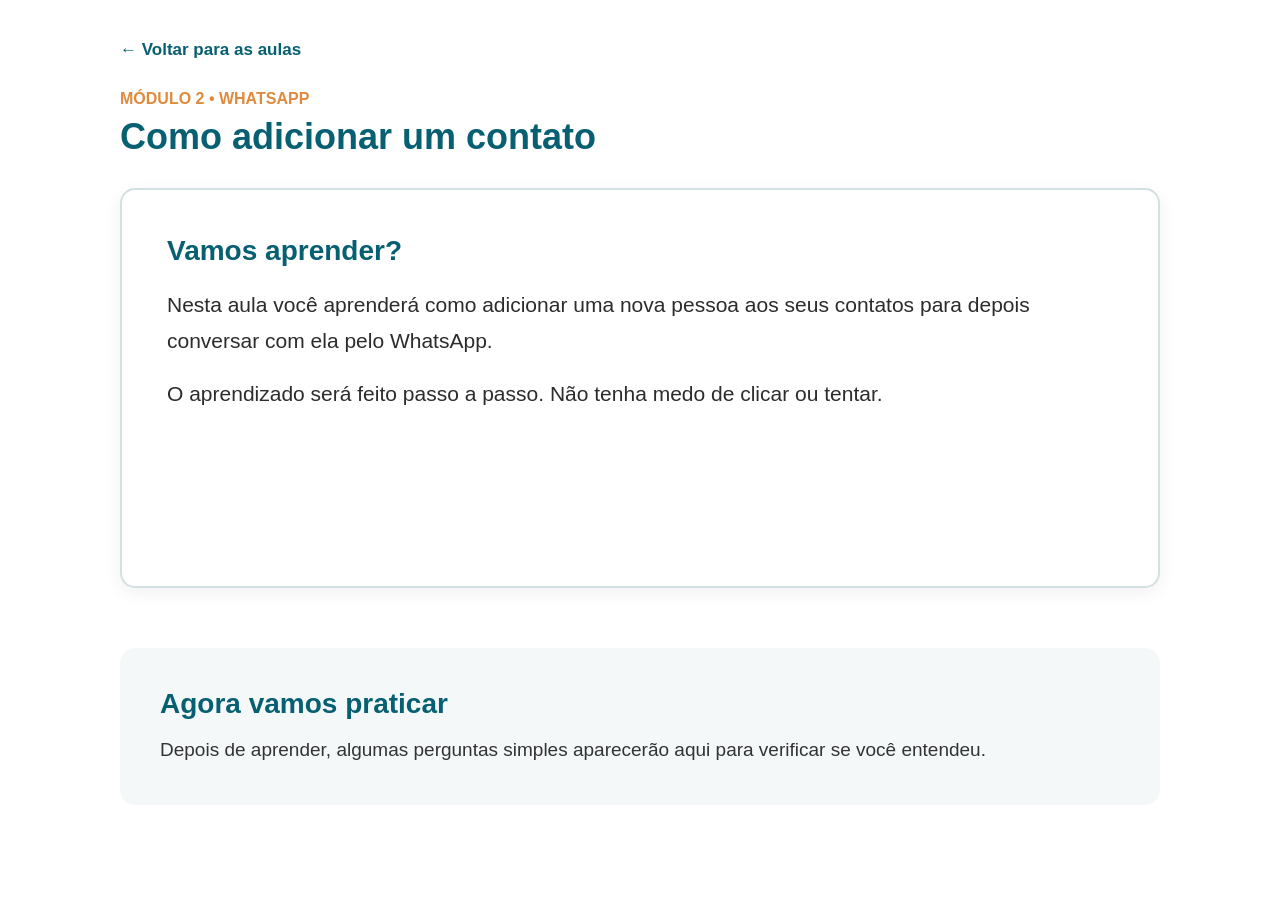
==== aula-contato.html @ 22f9cea3 "Initial commit" ====
<!DOCTYPE html>
<html lang="pt-br">
<head>
    <meta charset="UTF-8">
    <meta
        name="viewport"
        content="width=device-width, initial-scale=1.0"
    >
    <title>
        Conecta 60+ | Adicionando um contato
    </title>
    <link rel="stylesheet" href="assets/css/style.css">
</head>

<body>
    <main class="pagina-aula">
        <!-- página inicial -->
        <div class="aula-navegacao">
            <a href="index.html" class="btn-voltar">
                ← Voltar para as aulas
            </a>
        </div>


        <!-- Identificação da aula -->
        <header class="cabecalho-aula">
            <span>
                Módulo 2 • WhatsApp
            </span>
            <h1>
                Como adicionar um contato
            </h1>
        </header>


        <!-- PARTE DE ENSINO -->
        <section class="conteudo-aula">
            <h2>
                Vamos aprender?
            </h2>
            <p>
                Nesta aula você aprenderá como adicionar
                uma nova pessoa aos seus contatos para
                depois conversar com ela pelo WhatsApp.
            </p>
            <p>
                O aprendizado será feito passo a passo.
                Não tenha medo de clicar ou tentar.
            </p>
            <!--     Imagens e exemplos       -->
        </section>


        <!-- ATIVIDADES -->
        <section class="perguntas-aula">
            <h2>
                Agora vamos praticar
            </h2>
            <p>
                Depois de aprender, algumas perguntas
                simples aparecerão aqui para verificar
                se você entendeu.
            </p>
            <!-- Perguntas -->

        </section>
    </main>
</body>
</html>
---- assets/css/style.css ----
/* geral */
* {
    margin: 0;
    padding: 0;
    box-sizing: border-box;
}

html {
    scroll-behavior: smooth;
}

body {
    font-family: Arial, Helvetica, sans-serif;
    background-color: #ffffff;
    color: #222222;
}

.cabecalho {
    width: 100%;
    height: 85px;
    background-color: #ffffff;
    display: flex;
    align-items: center;
    justify-content: space-between;
    padding: 0 55px;
}

.logo-area {
    display: flex;
    align-items: center;
    gap: 15px;
}

.logo-img {
    width: 65px;
    height: 65px;
    object-fit: contain;
}

.logo-texto {
    font-size: 30px;
    color: #00617a;
    font-weight: bold;
}

.logo-texto span {
    color: #e6a05b;
}

.botoes-topo {
    display: flex;
    gap: 18px;
}

.btn {
    width: 120px;
    height: 35px;
    border-radius: 6px;
    font-weight: bold;
    cursor: pointer;
}

.btn-entrar {
    background-color: #ffffff;
    color: #222222;
    border: 1px solid #b5b5b5;
}

.btn-criar {
    background-color: #00617a;
    color: #ffffff;
    border: none;
}

.menu {
    width: 100%;
    height: 35px;
    background-color: #ffffff;
    display: flex;
    align-items: center;
    justify-content: center;
    gap: 150px;
}

.menu a {
    text-decoration: none;
    color: #222222;
    font-weight: bold;
    font-size: 16px;
}

.menu a:hover {
    color: #00617a;
}

/* banner */
.banner {
    width: 100%;
    height: 310px;
    background-color: #075f72;
    display: flex;
    align-items: center;
    justify-content: space-between;
    padding: 0 55px;
}

.banner-texto {
    width: 40%;
}

.banner-texto h2 {
    color: #ffffff;
    font-size: 28px;
    line-height: 1.2;
    margin-bottom: 25px;
}

.btn-saiba-mais {
    display: inline-block;
    background-color: #e6a05b;
    color: #ffffff;
    text-decoration: none;
    font-weight: bold;
    padding: 10px 15px;
    border-radius: 7px;
}

.banner-imagem {
    width: 48%;
    display: flex;
    justify-content: center;
}

.banner-imagem img {
    width: 100%;
    max-width: 520px;
    height: 245px;
    object-fit: cover;
    border-radius: 6px;
}

/* whatsapp */
.whatsapp-fixo {
    position: fixed;
    bottom: 25px;
    right: 25px;
    width: 55px;
    height: 55px;
    border-radius: 12px;
    background-color: #ffffff;
    color: #e6a05b;
    border: 4px solid #e6a05b;
    font-size: 28px;
    display: flex;
    align-items: center;
    justify-content: center;
    cursor: pointer;
    z-index: 1000;
}

.whatsapp-fixo:hover {
    background-color: #e6a05b;
    color: #ffffff;
}

/* proposta */
.proposta {
    width: 100%;
    min-height: 430px;
    background-color: #ffffff;
    display: flex;
    align-items: center;
    justify-content: space-between;
    padding: 60px 120px;
}

.proposta-imagem {
    width: 45%;

    display: flex;
    justify-content: center;
    align-items: center;
}

.proposta-imagem img {
    width: 300px;
    height: 300px;
    object-fit: contain;
}

.proposta-texto {
    width: 48%;
}

.proposta-texto h2 {
    color: #075f72;
    font-size: 26px;
    margin-bottom: 25px;
}

.proposta-texto p {
    font-size: 17px;
    line-height: 1.5;
    margin-bottom: 8px;
    color: #222222;
}

.btn-aprender {
    display: inline-block;
    margin-top: 20px;
    background-color: #075f72;
    color: #ffffff;
    text-decoration: none;
    font-weight: bold;
    padding: 15px 18px;
    border-radius: 7px;
}

.btn-aprender:hover {
    background-color: #04485a;
}

/* AULAS */
.aulas {
    width: 100%;
    background-color: #ffffff;
    padding: 35px 90px 70px 90px;
}

.titulo-aulas {
    text-align: center;
    font-size: 28px;
    color: #111111;
    margin-bottom: 30px;
}

.aulas-linha,
.aulas-baixo {
    display: flex;
    justify-content: center;
    align-items: flex-start;
    gap: 60px;
}

.aulas-baixo {
    margin-top: 70px;
}

.card-presencial,.card-online {
    width: 420px;
    height: 340px;
    background-size: cover;
    background-position: center;
    display: flex;
    align-items: center;
    justify-content: center;
    border-radius: 6px;
}

.card-presencial {
    background-image: linear-gradient(
        rgba(255,255,255,0.55),
        rgba(255,255,255,0.55)
    ), url("../img/sala_presencial.png");
    border: 3px solid #0095d9;
}

.card-online {
    background-image: linear-gradient(
        rgba(255,255,255,0.55),
        rgba(255,255,255,0.55)
    ), url('../img/modelo_online.png');
    border: 3px solid #075f72;
}

.card-conteudo, .online-conteudo {
    width: 75%;
    text-align: left;
}

.card-conteudo h3, .online-conteudo h3 {
    width: fit-content;
    margin: 0 auto 30px auto;
    background-color: rgba(255,255,255,0.85);
    font-size: 24px;
    padding: 10px 15px;
    border-radius: 6px;
}

.card-conteudo h3 {
    color: #f28c28;
}

.online-conteudo h3 {
    color: #075f72;
}

.card-conteudo p, .online-conteudo p {
    font-size: 17px;
    font-weight: bold;
    line-height: 1.4;
    color: #111111;
    margin-bottom: 10px;
}

.info-aulas, .acesso-aulas {
    width: 420px;
}

.info-aulas h3, .acesso-aulas h3 {
    font-size: 18px;
    color: #111111;
    margin-bottom: 10px;
}

.info-aulas p, .acesso-aulas p {
    font-size: 17px;
    line-height: 1.5;
    color: #222222;
    margin-bottom: 30px;
}

.btn-inscricao, .btn-acessar-aulas {
    display: inline-block;
    text-align: center;
    color: #ffffff;
    text-decoration: none;
    font-weight: bold;
    font-size: 16px;
    padding: 18px 20px;
    border-radius: 7px;
}

.btn-inscricao {
    width: 250px;
    background-color: #f28c28;
}

.btn-acessar-aulas {
    width: 230px;
    background-color: #075f72;
}

.btn-inscricao:hover {
    background-color: #d97718;
}

.btn-acessar-aulas:hover {
    background-color: #04485a;
}
/* /* AREA DE AULAS ONLINE */

.area-aulas-online {
    width: 100%;
    background-color: #f4f8f9;
    padding: 70px 90px;
}

.area-aulas-cabecalho {
    max-width: 900px;
    margin: 0 auto 35px auto;
    text-align: center;
}

.area-aulas-etiqueta {
    display: inline-block;
    background-color: #e8f2f4;
    color: #075f72;
    font-size: 15px;
    font-weight: bold;
    padding: 8px 14px;
    border-radius: 20px;
    margin-bottom: 14px;
}

.area-aulas-cabecalho h2 {
    color: #075f72;
    font-size: 32px;
    margin-bottom: 14px;
}

.area-aulas-cabecalho p {
    color: #333333;
    font-size: 18px;
    line-height: 1.6;
}

.modulos-aulas {
    max-width: 1000px;
    margin: 0 auto;
}

.modulo-card {
    display: flex;
    background-color: #ffffff;
    border: 1px solid #d7e3e6;
    border-radius: 14px;
    overflow: hidden;
    box-shadow: 0 6px 20px rgba(7, 95, 114, 0.08);
}

.modulo-numero {
    width: 150px;
    flex-shrink: 0;
    background-color: #075f72;
    color: #ffffff;
    display: flex;
    align-items: center;
    justify-content: center;
    text-align: center;
    padding: 30px 20px;
    font-size: 22px;
    font-weight: bold;
}

.modulo-conteudo {
    flex: 1;
    padding: 30px;
}

.modulo-topo {
    display: flex;
    align-items: flex-start;
    justify-content: space-between;
    gap: 20px;
}

.modulo-categoria {
    color: #e08a3d;
    font-size: 14px;
    font-weight: bold;
    text-transform: uppercase;
    margin-bottom: 7px;
}

.modulo-topo h3 {
    color: #1f1f1f;
    font-size: 25px;
    line-height: 1.25;
}

.modulo-status {
    white-space: nowrap;
    background-color: #fff3e7;
    color: #b76822;
    border: 1px solid #f1cfaf;
    border-radius: 18px;
    padding: 7px 12px;
    font-size: 13px;
    font-weight: bold;
}

.modulo-descricao {
    color: #444444;
    font-size: 17px;
    line-height: 1.55;
    margin: 20px 0 25px 0;
}

.lista-aulas-modulo {
    border-top: 1px solid #e4e4e4;
    padding-top: 20px;
}

.aula-item {
    display: flex;
    align-items: center;
    gap: 16px;
    background-color: #f9fbfb;
    border: 1px solid #dce6e8;
    border-radius: 10px;
    padding: 18px;
}

.aula-icone {
    width: 46px;
    height: 46px;
    flex-shrink: 0;
    display: flex;
    align-items: center;
    justify-content: center;
    background-color: #e6a05b;
    color: #ffffff;
    border-radius: 50%;
    font-size: 20px;
    font-weight: bold;
}

.aula-info {
    flex: 1;
    display: flex;
    flex-direction: column;
    gap: 4px;
}

.aula-info span {
    color: #075f72;
    font-size: 14px;
    font-weight: bold;
}

.aula-info strong {
    color: #222222;
    font-size: 18px;
}

.aula-info small {
    color: #666666;
    font-size: 14px;
}

.btn-comecar-aula {
    display: inline-block;
    background-color: #075f72;
    color: white;
    padding: 12px 20px;
    border-radius: 7px;
    text-decoration: none;
    font-size: 16px;
    font-weight: bold;
    transition: 0.2s;
}

.btn-comecar-aula:hover {
    background-color: #064c5b;
}

.aviso-area-aulas {
    max-width: 1000px;
    margin: 20px auto 0 auto;
    color: #555555;
    text-align: center;
    font-size: 15px;
}

/* formulario */
.formulario-interesse {
    width: 100%;
    background-color: #f7f7f7;
    padding: 60px 100px;
}

.formulario-caixa {
    display: flex;
    justify-content: space-between;
    align-items: flex-start;
    gap: 50px;

    background-color: #ffffff;
    padding: 40px;
    border-radius: 12px;
}

.formulario-texto {
    width: 40%;
}

.formulario-texto h2 {
    color: #075f72;
    font-size: 30px;
    margin-bottom: 20px;
}

.formulario-texto p {
    color: #222222;
    font-size: 18px;
    line-height: 1.5;
}

.formulario-campos {
    width: 60%;
}

.grupo-campo {
    display: flex;
    flex-direction: column;
    margin-bottom: 18px;
}

.grupo-campo label {
    font-weight: bold;
    margin-bottom: 7px;
    color: #222222;
}

.grupo-campo input,
.grupo-campo select,
.grupo-campo textarea {
    width: 100%;
    padding: 13px;

    border: 1px solid #cfcfcf;
    border-radius: 7px;

    font-size: 16px;
    font-family: Arial, Helvetica, sans-serif;
}

.grupo-campo textarea {
    height: 120px;
    resize: none;
}

.linha-campos {
    display: flex;
    gap: 15px;
}

.linha-campos .grupo-campo {
    width: 50%;
}

.btn-enviar-formulario {
    background-color: #075f72;
    color: #ffffff;

    border: none;
    border-radius: 7px;

    padding: 15px 25px;

    font-size: 17px;
    font-weight: bold;

    cursor: pointer;
}

.btn-enviar-formulario:hover {
    background-color: #04485a;
}

.mensagem-form {
    margin-top: 15px;
    font-weight: bold;
    color: #075f72;
}

.painel-cadastros {
    background-color: #ffffff;
    margin-top: 30px;
    padding: 30px;
    border-radius: 12px;
}

.painel-cadastros h3 {
    color: #075f72;
    margin-bottom: 20px;
}

.botoes-admin {
    display: flex;
    gap: 15px;
    flex-wrap: wrap;
    margin-bottom: 20px;
}

.botoes-admin button {
    background-color: #e6a05b;
    color: #ffffff;

    border: none;
    border-radius: 7px;

    padding: 12px 18px;

    font-weight: bold;
    cursor: pointer;
}

.botoes-admin button:hover {
    background-color: #d9832f;
}

.lista-cadastros {
    display: none;
}

.cadastro-item {
    border-left: 5px solid #075f72;
    background-color: #f7f7f7;

    padding: 15px;
    margin-bottom: 15px;
    border-radius: 7px;
}
.cadastro-item p {
    margin-bottom: 6px;
}

/* contato */
.contato {
    width: 100%;
    background-color: #075f72;
    padding: 55px 100px;
}

.contato-caixa {
    display: flex;
    justify-content: space-between;
    align-items: flex-start;
}

.contato-info,
.redes-info {
    width: 45%;
    color: #ffffff;
}

.contato-info h2,
.redes-info h2 {
    font-size: 28px;
    margin-bottom: 25px;
}

.contato-info p {
    font-size: 18px;
    line-height: 1.8;
    margin-bottom: 8px;
}

.botoes-redes {
    display: flex;
    gap: 15px;
    flex-wrap: wrap;
}

.botoes-redes button {
    background-color: #ffffff;
    color: #075f72;

    border: none;
    border-radius: 8px;

    padding: 12px 18px;

    font-size: 16px;
    font-weight: bold;

    cursor: pointer;
}

.botoes-redes button:hover {
    background-color: #e6a05b;
    color: #ffffff;
}

/* rodape */
.rodape {
    width: 100%;
    background-color: #ffffff;

    display: flex;
    justify-content: space-between;
    align-items: center;

    padding: 25px 60px;
}

.rodape-logo {
    display: flex;
    align-items: center;
    gap: 12px;
}

.rodape-logo img {
    width: 55px;
    height: 55px;
    object-fit: contain;
}

.rodape-logo h2 {
    color: #075f72;
    font-size: 26px;
}

.rodape-logo span {
    color: #e6a05b;
}

.rodape p {
    font-size: 14px;
    color: #222222;
}

/* As aulas 
pagina 2*/

.pagina-aula {
    max-width: 1100px;

    margin: 0 auto;

    padding: 40px 30px 80px 30px;
}


/* Navegação */

.aula-navegacao {
    margin-bottom: 30px;
}

.btn-voltar {
    color: #075f72;
    font-size: 17px;
    font-weight: bold;
    text-decoration: none;
}

.btn-voltar:hover {
    text-decoration: underline;
}


/* Cabeçalho */

.cabecalho-aula {
    margin-bottom: 30px;
}

.cabecalho-aula span {
    color: #e08a3d;
    font-size: 16px;
    font-weight: bold;
    text-transform: uppercase;
}

.cabecalho-aula h1 {
    color: #075f72;
    font-size: 36px;
    margin-top: 8px;
}


/* ÁREA DE ENSINO */

.conteudo-aula {
    min-height: 400px;
    background-color: #ffffff;
    border: 2px solid #d5e0e2;
    border-radius: 15px;
    padding: 45px;
    margin-bottom: 60px;
    box-shadow: 0 5px 18px rgba(0, 0, 0, 0.06);
}

.conteudo-aula h2 {
    color: #075f72;
    font-size: 28px;
    margin-bottom: 20px;
}

.conteudo-aula p {
    color: #2c2c2c;
    font-size: 21px;
    line-height: 1.7;
    margin-bottom: 18px;
}


/* ÁREA DE PERGUNTAS */

.perguntas-aula {
    background-color: #f4f8f9;
    border-radius: 15px;
    padding: 40px;
}

.perguntas-aula h2 {
    color: #075f72;
    font-size: 28px;
    margin-bottom: 15px;
}

.perguntas-aula p {
    color: #333333;
    font-size: 19px;
    line-height: 1.6;
}


/* RESPONSIVO */

@media (max-width: 700px) {
    .pagina-aula {
        padding: 25px 18px 60px 18px;
    }

    .cabecalho-aula h1 {
        font-size: 29px;
    }

    .conteudo-aula {
        padding: 25px;

        min-height: 300px;
    }

    .conteudo-aula p {
        font-size: 19px;
    }

    .perguntas-aula {
        padding: 25px;
    }
}
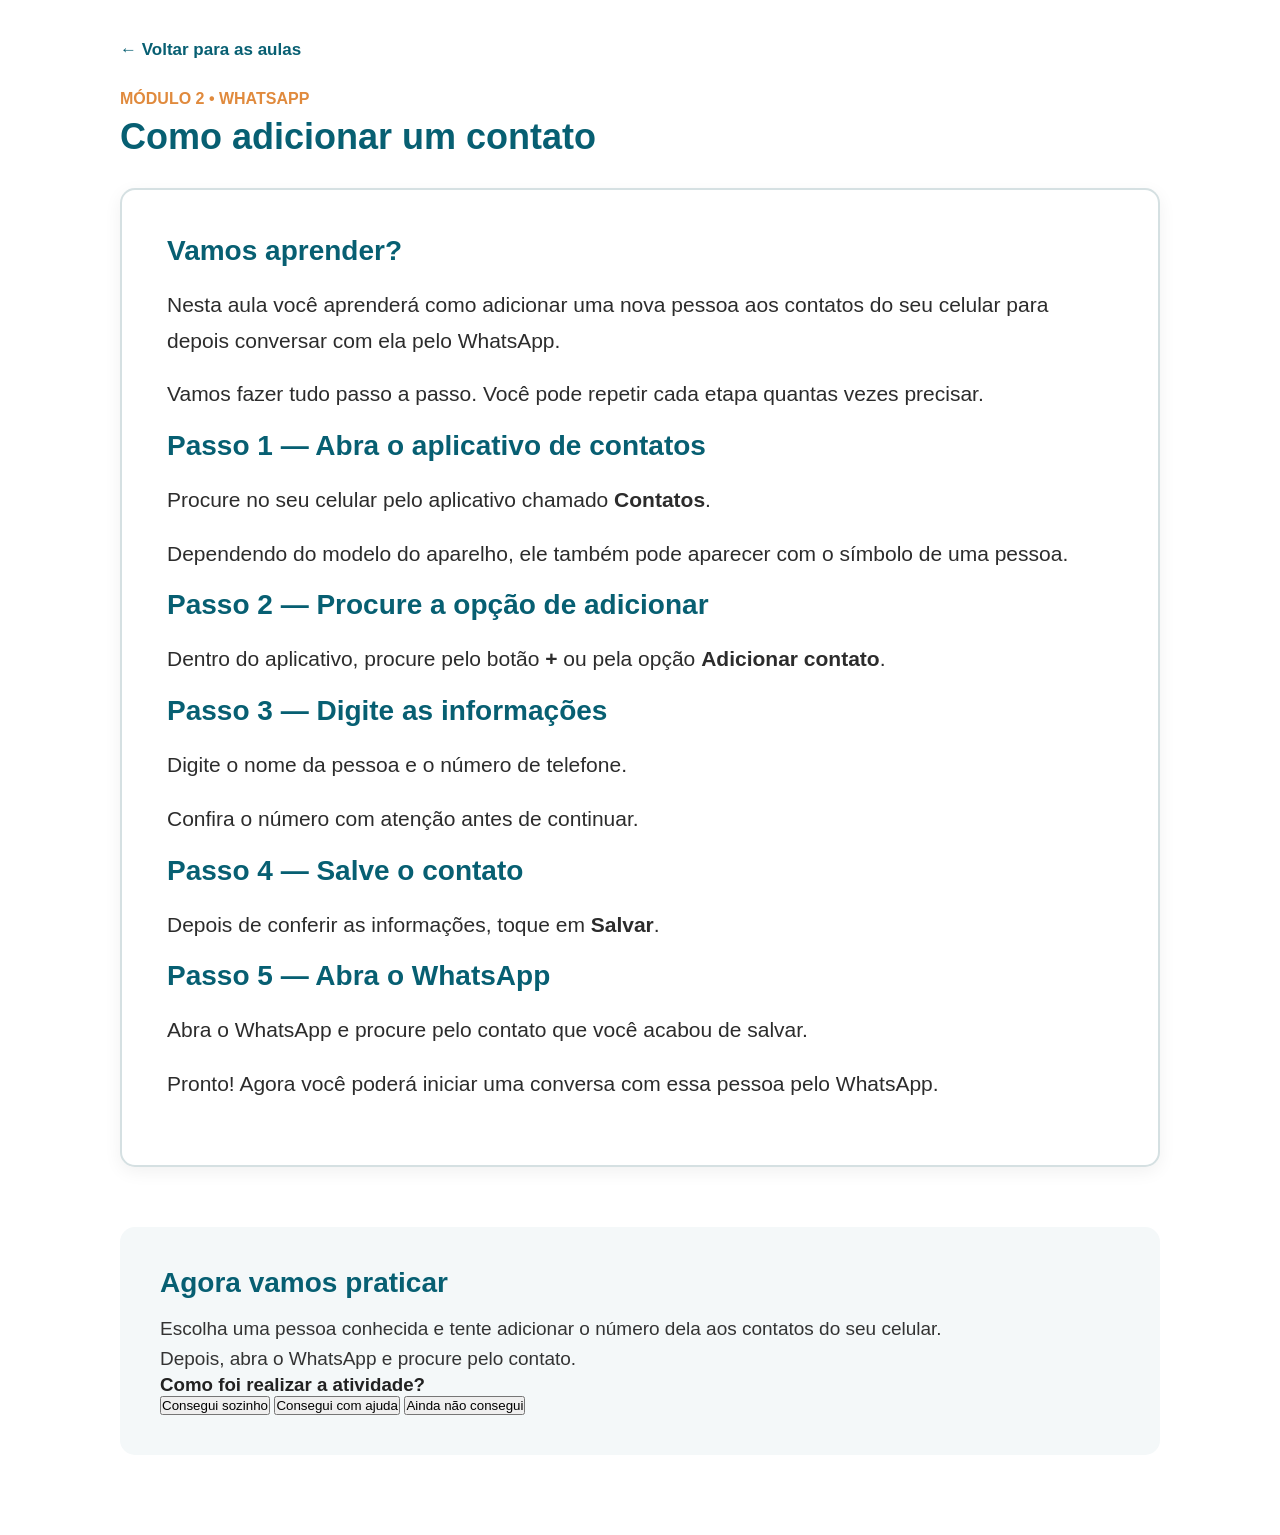
==== commit a5a6a8f7: "Updated html's" ====
--- a/aula-contato.html
+++ b/aula-contato.html
@@ -1,69 +1,173 @@
 <!DOCTYPE html>
 <html lang="pt-br">
+
 <head>
     <meta charset="UTF-8">
+
     <meta
         name="viewport"
         content="width=device-width, initial-scale=1.0"
     >
+
     <title>
-        Conecta 60+ | Adicionando um contato
+        Conecta60 | Como adicionar um contato
     </title>
+
     <link rel="stylesheet" href="assets/css/style.css">
 </head>
 
+
 <body>
+
     <main class="pagina-aula">
-        <!-- página inicial -->
+
+        <!-- Navegação -->
         <div class="aula-navegacao">
-            <a href="index.html" class="btn-voltar">
+
+            <a href="index.html#area-aulas" class="btn-voltar">
                 ← Voltar para as aulas
             </a>
+
         </div>
 
 
-        <!-- Identificação da aula -->
+        <!-- Identificação -->
         <header class="cabecalho-aula">
+
             <span>
                 Módulo 2 • WhatsApp
             </span>
+
             <h1>
                 Como adicionar um contato
             </h1>
+
         </header>
 
 
-        <!-- PARTE DE ENSINO -->
+        <!-- Conteúdo -->
         <section class="conteudo-aula">
+
             <h2>
                 Vamos aprender?
             </h2>
+
             <p>
                 Nesta aula você aprenderá como adicionar
-                uma nova pessoa aos seus contatos para
-                depois conversar com ela pelo WhatsApp.
+                uma nova pessoa aos contatos do seu celular
+                para depois conversar com ela pelo WhatsApp.
             </p>
+
             <p>
-                O aprendizado será feito passo a passo.
-                Não tenha medo de clicar ou tentar.
+                Vamos fazer tudo passo a passo.
+                Você pode repetir cada etapa quantas vezes precisar.
             </p>
-            <!--     Imagens e exemplos       -->
+
+
+            <h2>
+                Passo 1 — Abra o aplicativo de contatos
+            </h2>
+
+            <p>
+                Procure no seu celular pelo aplicativo chamado
+                <strong>Contatos</strong>.
+            </p>
+
+            <p>
+                Dependendo do modelo do aparelho, ele também pode
+                aparecer com o símbolo de uma pessoa.
+            </p>
+
+
+            <h2>
+                Passo 2 — Procure a opção de adicionar
+            </h2>
+
+            <p>
+                Dentro do aplicativo, procure pelo botão
+                <strong>+</strong> ou pela opção
+                <strong>Adicionar contato</strong>.
+            </p>
+
+
+            <h2>
+                Passo 3 — Digite as informações
+            </h2>
+
+            <p>
+                Digite o nome da pessoa e o número de telefone.
+            </p>
+
+            <p>
+                Confira o número com atenção antes de continuar.
+            </p>
+
+
+            <h2>
+                Passo 4 — Salve o contato
+            </h2>
+
+            <p>
+                Depois de conferir as informações, toque em
+                <strong>Salvar</strong>.
+            </p>
+
+
+            <h2>
+                Passo 5 — Abra o WhatsApp
+            </h2>
+
+            <p>
+                Abra o WhatsApp e procure pelo contato que você
+                acabou de salvar.
+            </p>
+
+            <p>
+                Pronto! Agora você poderá iniciar uma conversa
+                com essa pessoa pelo WhatsApp.
+            </p>
+
         </section>
 
 
-        <!-- ATIVIDADES -->
+        <!-- Atividade -->
         <section class="perguntas-aula">
+
             <h2>
                 Agora vamos praticar
             </h2>
+
             <p>
-                Depois de aprender, algumas perguntas
-                simples aparecerão aqui para verificar
-                se você entendeu.
+                Escolha uma pessoa conhecida e tente adicionar
+                o número dela aos contatos do seu celular.
             </p>
-            <!-- Perguntas -->
+
+            <p>
+                Depois, abra o WhatsApp e procure pelo contato.
+            </p>
+
+            <h3>
+                Como foi realizar a atividade?
+            </h3>
+
+            <button type="button" class="btn-em-breve">
+                Consegui sozinho
+            </button>
+
+            <button type="button" class="btn-em-breve">
+                Consegui com ajuda
+            </button>
+
+            <button type="button" class="btn-em-breve">
+                Ainda não consegui
+            </button>
 
         </section>
+
     </main>
+
+    <script src="assets/js/script.js"></script>
+
 </body>
+
 </html>
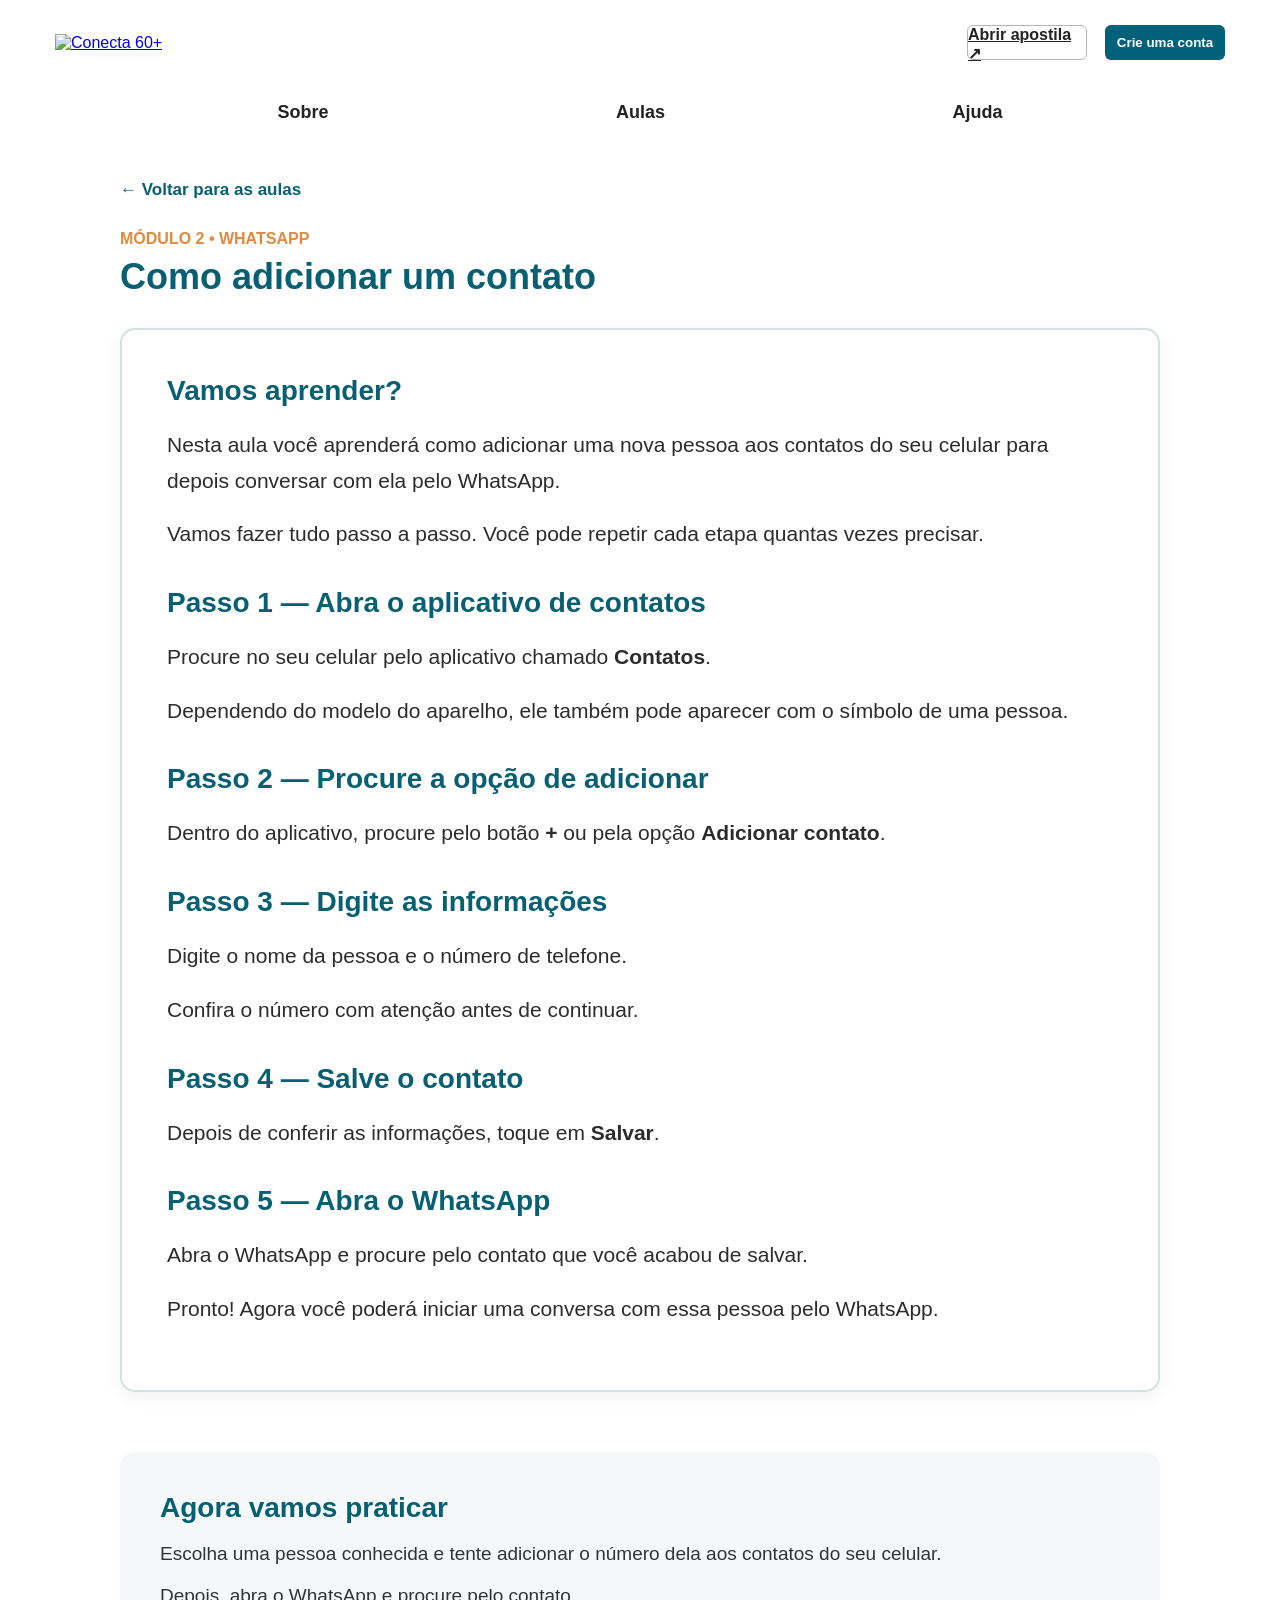
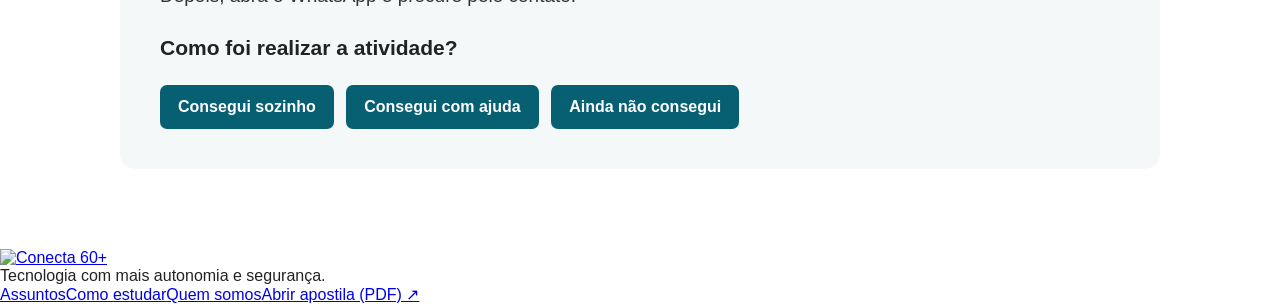
==== commit 25109648: "Add files via upload" ====
--- a/aula-contato.html
+++ b/aula-contato.html
@@ -13,11 +13,34 @@
         Conecta60 | Como adicionar um contato
     </title>
 
-    <link rel="stylesheet" href="assets/css/style.css">
+    <link rel="stylesheet" href="assets/css/style.css"><link rel="shortcut icon" href="assets/img/favicon.ico" type="image/x-icon">
 </head>
 
 
-<body>
+<body><header class="cabecalho">
+        <div class="logo-area"><a href="index.html" aria-label="Conecta 60+, página inicial"><img src="assets/img/logo-conecta-60-mais.png" alt="Conecta 60+" class="logo-img"></a></div>
+        <div class="botoes-topo">
+            <a class="btn btn-entrar btn-apostila" href="assets/apostila-conecta-60-mais.pdf" target="_blank" rel="noopener">
+                Abrir apostila ↗
+            </a>
+            <button class="btn btn-criar btn-em-breve">
+                Crie uma conta
+            </button>
+        </div>
+    </header>
+
+<!-- menu -->
+        <nav class="menu">
+
+            <button class="menu-toggle" id="menuToggle" type="button" aria-label="Abrir menu" aria-expanded="false">☰</button>
+
+            <div class="menu-links" id="menuLinks">
+                <a href="index.html#sobre">Sobre</a>
+                <a href="index.html#aulas">Aulas</a>
+                <a href="index.html#ajuda">Ajuda</a>
+            </div>
+
+        </nav>
 
     <main class="pagina-aula">
 
@@ -166,6 +189,7 @@
 
     </main>
 
+<footer class="site-footer"><div class="footer-inner"><div class="footer-brand"><a class="footer-logo" href="index.html" aria-label="Conecta 60+, início"><img src="assets/img/logo-conecta-60-mais.png" alt="Conecta 60+"></a><p>Tecnologia com mais autonomia e segurança.</p></div><nav aria-label="Navegação do rodapé"><a href="index.html#area-aulas">Assuntos</a><a href="index.html#ajuda">Como estudar</a><a href="index.html#sobre">Quem somos</a><a href="assets/apostila-conecta-60-mais.pdf" target="_blank" rel="noopener">Abrir apostila (PDF) ↗</a></nav></div></footer>
     <script src="assets/js/script.js"></script>
 
 </body>
--- a/assets/css/style.css
+++ b/assets/css/style.css
@@ -1,4 +1,7 @@
-/* geral */
+/* =========================================================
+   GERAL
+   ========================================================= */
+
 * {
     margin: 0;
     padding: 0;
@@ -15,13 +18,20 @@
     color: #222222;
 }
 
+
+/* =========================================================
+   CABEÇALHO
+   ========================================================= */
+
 .cabecalho {
     width: 100%;
     height: 85px;
     background-color: #ffffff;
+
     display: flex;
     align-items: center;
     justify-content: space-between;
+
     padding: 0 55px;
 }
 
@@ -55,7 +65,9 @@
 .btn {
     width: 120px;
     height: 35px;
+
     border-radius: 6px;
+
     font-weight: bold;
     cursor: pointer;
 }
@@ -63,45 +75,90 @@
 .btn-entrar {
     background-color: #ffffff;
     color: #222222;
+
     border: 1px solid #b5b5b5;
 }
 
 .btn-criar {
     background-color: #00617a;
     color: #ffffff;
+
     border: none;
 }
+
+
+/* =========================================================
+   MENU - DESKTOP
+   ========================================================= */
 
 .menu {
     width: 100%;
-    height: 35px;
+    min-height: 55px;
+
     background-color: #ffffff;
+
     display: flex;
     align-items: center;
     justify-content: center;
-    gap: 150px;
-}
-
-.menu a {
+
+    position: relative;
+}
+
+.menu-links {
+    width: 100%;
+
+    display: flex;
+    align-items: center;
+    justify-content: space-evenly;
+}
+
+.menu-links a {
+    color: #222222;
+
     text-decoration: none;
-    color: #222222;
-    font-weight: bold;
-    font-size: 16px;
-}
-
-.menu a:hover {
-    color: #00617a;
-}
-
-/* banner */
+
+    font-size: 18px;
+    font-weight: bold;
+
+    padding: 15px 10px;
+
+    transition: color 0.2s ease;
+}
+
+.menu-links a:hover {
+    color: #075f72;
+}
+
+/* escondido em telas normais */
+.menu-toggle {
+    display: none;
+
+    background: none;
+    border: none;
+
+    color: #111111;
+
+    font-size: 32px;
+
+    cursor: pointer;
+}
+
+
+/* =========================================================
+   BANNER
+   ========================================================= */
+
 .banner {
     width: 100%;
-    height: 310px;
+    min-height: 310px;
+
     background-color: #075f72;
+
     display: flex;
     align-items: center;
     justify-content: space-between;
-    padding: 0 55px;
+
+    padding: 30px 55px;
 }
 
 .banner-texto {
@@ -117,16 +174,27 @@
 
 .btn-saiba-mais {
     display: inline-block;
-    background-color: #e6a05b;
     color: #ffffff;
     text-decoration: none;
-    font-weight: bold;
-    padding: 10px 15px;
-    border-radius: 7px;
-}
-
+    font-size: 18px;
+    font-weight: bold;
+    background: none;
+    border: none;
+    padding: 0;
+    cursor: pointer;
+}
+
+.btn-saiba-mais:visited {
+    color: #ffffff;
+}
+
+.btn-saiba-mais:hover {
+    color: #e6a05b;
+    text-decoration: none;
+}
 .banner-imagem {
     width: 48%;
+
     display: flex;
     justify-content: center;
 }
@@ -135,26 +203,41 @@
     width: 100%;
     max-width: 520px;
     height: 245px;
+
     object-fit: cover;
+
     border-radius: 6px;
 }
 
-/* whatsapp */
+
+/* =========================================================
+   BOTÃO WHATSAPP
+   ========================================================= */
+
 .whatsapp-fixo {
     position: fixed;
+
     bottom: 25px;
     right: 25px;
+
     width: 55px;
     height: 55px;
+
     border-radius: 12px;
+
     background-color: #ffffff;
     color: #e6a05b;
+
     border: 4px solid #e6a05b;
+
     font-size: 28px;
+
     display: flex;
     align-items: center;
     justify-content: center;
+
     cursor: pointer;
+
     z-index: 1000;
 }
 
@@ -163,14 +246,42 @@
     color: #ffffff;
 }
 
-/* proposta */
+
+/* =========================================================
+   FUNCIONALIDADES EM DESENVOLVIMENTO
+   ========================================================= */
+
+.btn-em-breve {
+    cursor: pointer;
+
+    transition:
+        opacity 0.2s ease,
+        transform 0.2s ease;
+}
+
+.btn-em-breve:hover {
+    opacity: 0.85;
+}
+
+.btn-em-breve:active {
+    transform: scale(0.97);
+}
+
+
+/* =========================================================
+   SOBRE / PROPOSTA
+   ========================================================= */
+
 .proposta {
     width: 100%;
     min-height: 430px;
+
     background-color: #ffffff;
+
     display: flex;
     align-items: center;
     justify-content: space-between;
+
     padding: 60px 120px;
 }
 
@@ -185,6 +296,7 @@
 .proposta-imagem img {
     width: 300px;
     height: 300px;
+
     object-fit: contain;
 }
 
@@ -194,25 +306,34 @@
 
 .proposta-texto h2 {
     color: #075f72;
+
     font-size: 26px;
+
     margin-bottom: 25px;
 }
 
 .proposta-texto p {
+    color: #222222;
+
     font-size: 17px;
     line-height: 1.5;
+
     margin-bottom: 8px;
-    color: #222222;
 }
 
 .btn-aprender {
     display: inline-block;
+
     margin-top: 20px;
+
     background-color: #075f72;
     color: #ffffff;
+
     text-decoration: none;
     font-weight: bold;
+
     padding: 15px 18px;
+
     border-radius: 7px;
 }
 
@@ -220,25 +341,36 @@
     background-color: #04485a;
 }
 
-/* AULAS */
+
+/* =========================================================
+   AULAS
+   ========================================================= */
+
 .aulas {
     width: 100%;
+
     background-color: #ffffff;
+
     padding: 35px 90px 70px 90px;
 }
 
 .titulo-aulas {
     text-align: center;
+
     font-size: 28px;
+
     color: #111111;
+
     margin-bottom: 30px;
 }
 
 .aulas-linha,
 .aulas-baixo {
     display: flex;
+
     justify-content: center;
     align-items: flex-start;
+
     gap: 60px;
 }
 
@@ -246,44 +378,62 @@
     margin-top: 70px;
 }
 
-.card-presencial,.card-online {
+.card-presencial,
+.card-online {
     width: 420px;
-    height: 340px;
+    min-height: 340px;
+
     background-size: cover;
     background-position: center;
+
     display: flex;
     align-items: center;
     justify-content: center;
+
     border-radius: 6px;
 }
 
 .card-presencial {
-    background-image: linear-gradient(
-        rgba(255,255,255,0.55),
-        rgba(255,255,255,0.55)
-    ), url("../img/sala_presencial.png");
+    background-image:
+        linear-gradient(
+            rgba(255, 255, 255, 0.55),
+            rgba(255, 255, 255, 0.55)
+        ),
+        url("../img/sala_presencial.png");
+
     border: 3px solid #0095d9;
 }
 
 .card-online {
-    background-image: linear-gradient(
-        rgba(255,255,255,0.55),
-        rgba(255,255,255,0.55)
-    ), url('../img/modelo_online.png');
+    background-image:
+        linear-gradient(
+            rgba(255, 255, 255, 0.55),
+            rgba(255, 255, 255, 0.55)
+        ),
+        url("../img/modelo_online.png");
+
     border: 3px solid #075f72;
 }
 
-.card-conteudo, .online-conteudo {
+.card-conteudo,
+.online-conteudo {
     width: 75%;
+
     text-align: left;
 }
 
-.card-conteudo h3, .online-conteudo h3 {
+.card-conteudo h3,
+.online-conteudo h3 {
     width: fit-content;
+
     margin: 0 auto 30px auto;
-    background-color: rgba(255,255,255,0.85);
+
+    background-color: rgba(255, 255, 255, 0.85);
+
     font-size: 24px;
+
     padding: 10px 15px;
+
     border-radius: 6px;
 }
 
@@ -295,49 +445,67 @@
     color: #075f72;
 }
 
-.card-conteudo p, .online-conteudo p {
+.card-conteudo p,
+.online-conteudo p {
+    color: #111111;
+
     font-size: 17px;
     font-weight: bold;
     line-height: 1.4;
+
+    margin-bottom: 10px;
+}
+
+.info-aulas,
+.acesso-aulas {
+    width: 420px;
+}
+
+.info-aulas h3,
+.acesso-aulas h3 {
     color: #111111;
+
+    font-size: 18px;
+
     margin-bottom: 10px;
 }
 
-.info-aulas, .acesso-aulas {
-    width: 420px;
-}
-
-.info-aulas h3, .acesso-aulas h3 {
-    font-size: 18px;
-    color: #111111;
-    margin-bottom: 10px;
-}
-
-.info-aulas p, .acesso-aulas p {
+.info-aulas p,
+.acesso-aulas p {
+    color: #222222;
+
     font-size: 17px;
     line-height: 1.5;
-    color: #222222;
+
     margin-bottom: 30px;
 }
 
-.btn-inscricao, .btn-acessar-aulas {
+.btn-inscricao,
+.btn-acessar-aulas {
     display: inline-block;
+
     text-align: center;
+
     color: #ffffff;
+
     text-decoration: none;
     font-weight: bold;
     font-size: 16px;
+
     padding: 18px 20px;
+
     border-radius: 7px;
 }
 
 .btn-inscricao {
     width: 250px;
+
     background-color: #f28c28;
 }
 
 .btn-acessar-aulas {
     width: 230px;
+
     background-color: #075f72;
 }
 
@@ -348,177 +516,239 @@
 .btn-acessar-aulas:hover {
     background-color: #04485a;
 }
-/* /* AREA DE AULAS ONLINE */
+
+
+/* =========================================================
+   ÁREA DE AULAS ONLINE
+   ========================================================= */
 
 .area-aulas-online {
     width: 100%;
+
     background-color: #f4f8f9;
+
     padding: 70px 90px;
 }
 
 .area-aulas-cabecalho {
     max-width: 900px;
+
     margin: 0 auto 35px auto;
+
     text-align: center;
 }
 
 .area-aulas-etiqueta {
     display: inline-block;
+
     background-color: #e8f2f4;
     color: #075f72;
+
     font-size: 15px;
     font-weight: bold;
+
     padding: 8px 14px;
+
     border-radius: 20px;
+
     margin-bottom: 14px;
 }
 
 .area-aulas-cabecalho h2 {
     color: #075f72;
+
     font-size: 32px;
+
     margin-bottom: 14px;
 }
 
 .area-aulas-cabecalho p {
     color: #333333;
+
     font-size: 18px;
     line-height: 1.6;
 }
 
 .modulos-aulas {
     max-width: 1000px;
+
     margin: 0 auto;
 }
 
 .modulo-card {
     display: flex;
+
     background-color: #ffffff;
+
     border: 1px solid #d7e3e6;
     border-radius: 14px;
+
     overflow: hidden;
+
     box-shadow: 0 6px 20px rgba(7, 95, 114, 0.08);
 }
 
 .modulo-numero {
     width: 150px;
+
     flex-shrink: 0;
+
     background-color: #075f72;
     color: #ffffff;
+
     display: flex;
     align-items: center;
     justify-content: center;
+
     text-align: center;
+
     padding: 30px 20px;
+
     font-size: 22px;
     font-weight: bold;
 }
 
 .modulo-conteudo {
     flex: 1;
+
     padding: 30px;
 }
 
 .modulo-topo {
     display: flex;
+
     align-items: flex-start;
     justify-content: space-between;
+
     gap: 20px;
 }
 
 .modulo-categoria {
     color: #e08a3d;
+
     font-size: 14px;
     font-weight: bold;
+
     text-transform: uppercase;
+
     margin-bottom: 7px;
 }
 
 .modulo-topo h3 {
     color: #1f1f1f;
+
     font-size: 25px;
     line-height: 1.25;
 }
 
 .modulo-status {
     white-space: nowrap;
+
     background-color: #fff3e7;
     color: #b76822;
+
     border: 1px solid #f1cfaf;
     border-radius: 18px;
+
     padding: 7px 12px;
+
     font-size: 13px;
     font-weight: bold;
 }
 
 .modulo-descricao {
     color: #444444;
+
     font-size: 17px;
     line-height: 1.55;
+
     margin: 20px 0 25px 0;
 }
 
 .lista-aulas-modulo {
     border-top: 1px solid #e4e4e4;
+
     padding-top: 20px;
 }
 
 .aula-item {
     display: flex;
+
     align-items: center;
+
     gap: 16px;
+
     background-color: #f9fbfb;
+
     border: 1px solid #dce6e8;
     border-radius: 10px;
+
     padding: 18px;
 }
 
 .aula-icone {
     width: 46px;
     height: 46px;
+
     flex-shrink: 0;
+
     display: flex;
     align-items: center;
     justify-content: center;
+
     background-color: #e6a05b;
     color: #ffffff;
+
     border-radius: 50%;
+
     font-size: 20px;
     font-weight: bold;
 }
 
 .aula-info {
     flex: 1;
+
     display: flex;
     flex-direction: column;
+
     gap: 4px;
 }
 
 .aula-info span {
     color: #075f72;
+
     font-size: 14px;
     font-weight: bold;
 }
 
 .aula-info strong {
     color: #222222;
+
     font-size: 18px;
 }
 
 .aula-info small {
     color: #666666;
+
     font-size: 14px;
 }
 
 .btn-comecar-aula {
     display: inline-block;
+
     background-color: #075f72;
-    color: white;
+    color: #ffffff;
+
     padding: 12px 20px;
+
     border-radius: 7px;
+
     text-decoration: none;
+
     font-size: 16px;
     font-weight: bold;
-    transition: 0.2s;
+
+    transition: background-color 0.2s ease;
 }
 
 .btn-comecar-aula:hover {
@@ -527,27 +757,41 @@
 
 .aviso-area-aulas {
     max-width: 1000px;
+
     margin: 20px auto 0 auto;
+
     color: #555555;
+
     text-align: center;
+
     font-size: 15px;
 }
 
-/* formulario */
+
+/* =========================================================
+   FORMULÁRIO
+   ========================================================= */
+
 .formulario-interesse {
     width: 100%;
+
     background-color: #f7f7f7;
+
     padding: 60px 100px;
 }
 
 .formulario-caixa {
     display: flex;
+
     justify-content: space-between;
     align-items: flex-start;
+
     gap: 50px;
 
     background-color: #ffffff;
+
     padding: 40px;
+
     border-radius: 12px;
 }
 
@@ -557,14 +801,19 @@
 
 .formulario-texto h2 {
     color: #075f72;
+
     font-size: 30px;
+
     margin-bottom: 20px;
 }
 
 .formulario-texto p {
     color: #222222;
+
     font-size: 18px;
     line-height: 1.5;
+
+    margin-bottom: 15px;
 }
 
 .formulario-campos {
@@ -574,41 +823,84 @@
 .grupo-campo {
     display: flex;
     flex-direction: column;
+
     margin-bottom: 18px;
 }
 
 .grupo-campo label {
-    font-weight: bold;
+    color: #222222;
+
+    font-weight: bold;
+
     margin-bottom: 7px;
-    color: #222222;
 }
 
 .grupo-campo input,
 .grupo-campo select,
 .grupo-campo textarea {
     width: 100%;
+
     padding: 13px;
 
     border: 1px solid #cfcfcf;
     border-radius: 7px;
 
     font-size: 16px;
+
     font-family: Arial, Helvetica, sans-serif;
+}
+
+.grupo-campo input:focus,
+.grupo-campo select:focus,
+.grupo-campo textarea:focus {
+    outline: 2px solid #8ccbd7;
+
+    border-color: #075f72;
 }
 
 .grupo-campo textarea {
     height: 120px;
-    resize: none;
+
+    resize: vertical;
 }
 
 .linha-campos {
     display: flex;
+
     gap: 15px;
 }
 
 .linha-campos .grupo-campo {
     width: 50%;
 }
+
+
+/* checkbox */
+
+.grupo-campo label:has(input[type="checkbox"]) {
+    display: flex;
+
+    flex-direction: row;
+    align-items: flex-start;
+
+    gap: 10px;
+
+    font-weight: normal;
+    line-height: 1.4;
+
+    cursor: pointer;
+}
+
+.grupo-campo input[type="checkbox"] {
+    width: auto;
+
+    margin-top: 3px;
+
+    flex-shrink: 0;
+}
+
+
+/* botão formulário */
 
 .btn-enviar-formulario {
     background-color: #075f72;
@@ -631,96 +923,61 @@
 
 .mensagem-form {
     margin-top: 15px;
-    font-weight: bold;
+
     color: #075f72;
-}
-
-.painel-cadastros {
-    background-color: #ffffff;
-    margin-top: 30px;
-    padding: 30px;
-    border-radius: 12px;
-}
-
-.painel-cadastros h3 {
-    color: #075f72;
-    margin-bottom: 20px;
-}
-
-.botoes-admin {
-    display: flex;
-    gap: 15px;
-    flex-wrap: wrap;
-    margin-bottom: 20px;
-}
-
-.botoes-admin button {
-    background-color: #e6a05b;
-    color: #ffffff;
-
-    border: none;
-    border-radius: 7px;
-
-    padding: 12px 18px;
-
-    font-weight: bold;
-    cursor: pointer;
-}
-
-.botoes-admin button:hover {
-    background-color: #d9832f;
-}
-
-.lista-cadastros {
-    display: none;
-}
-
-.cadastro-item {
-    border-left: 5px solid #075f72;
-    background-color: #f7f7f7;
-
-    padding: 15px;
-    margin-bottom: 15px;
-    border-radius: 7px;
-}
-.cadastro-item p {
-    margin-bottom: 6px;
-}
-
-/* contato */
+
+    font-weight: bold;
+    line-height: 1.4;
+}
+
+
+/* =========================================================
+   CONTATO
+   ========================================================= */
+
 .contato {
     width: 100%;
+
     background-color: #075f72;
+
     padding: 55px 100px;
 }
 
 .contato-caixa {
     display: flex;
+
     justify-content: space-between;
     align-items: flex-start;
+
+    gap: 40px;
 }
 
 .contato-info,
 .redes-info {
     width: 45%;
+
     color: #ffffff;
 }
 
 .contato-info h2,
 .redes-info h2 {
     font-size: 28px;
+
     margin-bottom: 25px;
 }
 
 .contato-info p {
     font-size: 18px;
     line-height: 1.8;
+
     margin-bottom: 8px;
 }
 
 .botoes-redes {
     display: flex;
+
     gap: 15px;
+
     flex-wrap: wrap;
 }
 
@@ -744,12 +1001,18 @@
     color: #ffffff;
 }
 
-/* rodape */
+
+/* =========================================================
+   RODAPÉ
+   ========================================================= */
+
 .rodape {
     width: 100%;
+
     background-color: #ffffff;
 
     display: flex;
+
     justify-content: space-between;
     align-items: center;
 
@@ -758,18 +1021,22 @@
 
 .rodape-logo {
     display: flex;
+
     align-items: center;
+
     gap: 12px;
 }
 
 .rodape-logo img {
     width: 55px;
     height: 55px;
+
     object-fit: contain;
 }
 
 .rodape-logo h2 {
     color: #075f72;
+
     font-size: 26px;
 }
 
@@ -778,12 +1045,15 @@
 }
 
 .rodape p {
+    color: #222222;
+
     font-size: 14px;
-    color: #222222;
-}
-
-/* As aulas 
-pagina 2*/
+}
+
+
+/* =========================================================
+   PÁGINA DA AULA
+   ========================================================= */
 
 .pagina-aula {
     max-width: 1100px;
@@ -794,7 +1064,7 @@
 }
 
 
-/* Navegação */
+/* navegação */
 
 .aula-navegacao {
     margin-bottom: 30px;
@@ -802,8 +1072,10 @@
 
 .btn-voltar {
     color: #075f72;
+
     font-size: 17px;
     font-weight: bold;
+
     text-decoration: none;
 }
 
@@ -812,7 +1084,7 @@
 }
 
 
-/* Cabeçalho */
+/* cabeçalho aula */
 
 .cabecalho-aula {
     margin-bottom: 30px;
@@ -820,68 +1092,550 @@
 
 .cabecalho-aula span {
     color: #e08a3d;
+
     font-size: 16px;
     font-weight: bold;
+
     text-transform: uppercase;
 }
 
 .cabecalho-aula h1 {
     color: #075f72;
+
     font-size: 36px;
+
     margin-top: 8px;
 }
 
 
-/* ÁREA DE ENSINO */
+/* conteúdo aula */
 
 .conteudo-aula {
     min-height: 400px;
+
     background-color: #ffffff;
+
     border: 2px solid #d5e0e2;
     border-radius: 15px;
+
     padding: 45px;
+
     margin-bottom: 60px;
+
     box-shadow: 0 5px 18px rgba(0, 0, 0, 0.06);
 }
 
 .conteudo-aula h2 {
     color: #075f72;
+
     font-size: 28px;
+
+    margin-top: 35px;
     margin-bottom: 20px;
+}
+
+.conteudo-aula h2:first-child {
+    margin-top: 0;
 }
 
 .conteudo-aula p {
     color: #2c2c2c;
+
     font-size: 21px;
     line-height: 1.7;
+
     margin-bottom: 18px;
 }
 
 
-/* ÁREA DE PERGUNTAS */
+/* atividade */
 
 .perguntas-aula {
     background-color: #f4f8f9;
+
     border-radius: 15px;
+
     padding: 40px;
 }
 
 .perguntas-aula h2 {
     color: #075f72;
+
     font-size: 28px;
+
+    margin-bottom: 15px;
+}
+
+.perguntas-aula h3 {
+    color: #222222;
+
+    font-size: 21px;
+
+    margin-top: 25px;
     margin-bottom: 15px;
 }
 
 .perguntas-aula p {
     color: #333333;
+
     font-size: 19px;
     line-height: 1.6;
-}
-
-
-/* RESPONSIVO */
+
+    margin-bottom: 12px;
+}
+
+.perguntas-aula button {
+    background-color: #075f72;
+    color: #ffffff;
+
+    border: none;
+    border-radius: 7px;
+
+    padding: 13px 18px;
+
+    margin-top: 10px;
+    margin-right: 8px;
+
+    font-size: 16px;
+    font-weight: bold;
+
+    cursor: pointer;
+}
+
+.perguntas-aula button:hover {
+    background-color: #04485a;
+}
+
+
+/* =========================================================
+   RESPONSIVIDADE
+   CELULAR / TABLET PEQUENO
+   ========================================================= */
 
 @media (max-width: 700px) {
+
+    /* CABEÇALHO */
+
+    .cabecalho {
+        height: auto;
+
+        padding: 15px 20px;
+
+        flex-direction: column;
+
+        gap: 15px;
+    }
+
+    .logo-area {
+        width: 100%;
+
+        justify-content: center;
+    }
+
+    .logo-img {
+        width: 55px;
+        height: 55px;
+    }
+
+    .logo-texto {
+        font-size: 26px;
+    }
+
+    .botoes-topo {
+        width: 100%;
+
+        justify-content: center;
+
+        gap: 10px;
+
+        flex-wrap: wrap;
+    }
+
+    .btn {
+        width: auto;
+
+        min-width: 120px;
+
+        padding: 0 12px;
+    }
+
+
+    /* =====================================================
+       MENU MOBILE
+       ===================================================== */
+
+    .menu {
+        min-height: 60px;
+
+        justify-content: flex-end;
+
+        padding: 10px 20px;
+    }
+
+    /* aparece somente em telas pequenas */
+    .menu-toggle {
+        display: block;
+
+        background: none;
+        border: none;
+
+        color: #111111;
+
+        font-size: 32px;
+
+        cursor: pointer;
+
+        position: relative;
+
+        z-index: 1100;
+    }
+
+    /* links ficam escondidos até clicar */
+    .menu-links {
+        display: none;
+
+        position: absolute;
+
+        top: 100%;
+        left: 0;
+
+        width: 100%;
+
+        background-color: #ffffff;
+
+        flex-direction: column;
+        align-items: center;
+
+        padding: 10px 0 25px 0;
+
+        box-shadow: 0 8px 15px rgba(0, 0, 0, 0.10);
+
+        z-index: 1000;
+    }
+
+    /* JS adiciona essa classe */
+    .menu-links.ativo {
+        display: flex;
+    }
+
+    .menu-links a {
+        width: 100%;
+
+        padding: 17px 20px;
+
+        text-align: center;
+
+        font-size: 18px;
+        font-weight: normal;
+
+        color: #075f72;
+    }
+
+    .menu-links a:hover {
+        background-color: #f4f8f9;
+        color: #075f72;
+    }
+
+
+    /* BANNER */
+
+    .banner {
+        min-height: 0;
+
+        padding: 35px 20px;
+
+        flex-direction: column;
+
+        gap: 30px;
+
+        text-align: center;
+    }
+
+    .banner-texto {
+        width: 100%;
+    }
+
+    .banner-texto h2 {
+        font-size: 25px;
+    }
+
+    .banner-imagem {
+        width: 100%;
+    }
+
+    .banner-imagem img {
+        width: 100%;
+        max-width: 450px;
+        height: auto;
+    }
+
+
+    /* WHATSAPP */
+
+    .whatsapp-fixo {
+        width: 50px;
+        height: 50px;
+
+        bottom: 15px;
+        right: 15px;
+
+        font-size: 24px;
+    }
+
+
+    /* SOBRE */
+
+    .proposta {
+        min-height: 0;
+
+        padding: 40px 20px;
+
+        flex-direction: column;
+
+        gap: 30px;
+    }
+
+    .proposta-imagem {
+        width: 100%;
+    }
+
+    .proposta-imagem img {
+        width: 220px;
+        height: 220px;
+    }
+
+    .proposta-texto {
+        width: 100%;
+
+        text-align: center;
+    }
+
+    .proposta-texto h2 {
+        font-size: 25px;
+    }
+
+    .proposta-texto p {
+        font-size: 17px;
+
+        text-align: left;
+    }
+
+
+    /* AULAS */
+
+    .aulas {
+        padding: 40px 20px;
+    }
+
+    .titulo-aulas {
+        font-size: 26px;
+    }
+
+    .aulas-linha,
+    .aulas-baixo {
+        flex-direction: column;
+
+        align-items: center;
+
+        gap: 35px;
+    }
+
+    .aulas-baixo {
+        margin-top: 40px;
+    }
+
+    .card-presencial,
+    .card-online {
+        width: 100%;
+        max-width: 420px;
+
+        min-height: 340px;
+
+        padding: 25px 10px;
+    }
+
+    .card-conteudo,
+    .online-conteudo {
+        width: 85%;
+    }
+
+    .card-conteudo h3,
+    .online-conteudo h3 {
+        font-size: 21px;
+
+        margin-bottom: 20px;
+    }
+
+    .card-conteudo p,
+    .online-conteudo p {
+        font-size: 16px;
+    }
+
+    .info-aulas,
+    .acesso-aulas {
+        width: 100%;
+        max-width: 420px;
+    }
+
+    .btn-inscricao,
+    .btn-acessar-aulas {
+        width: 100%;
+    }
+
+
+    /* ÁREA DE AULAS */
+
+    .area-aulas-online {
+        padding: 45px 20px;
+    }
+
+    .area-aulas-cabecalho h2 {
+        font-size: 27px;
+    }
+
+    .area-aulas-cabecalho p {
+        font-size: 17px;
+    }
+
+    .modulo-card {
+        flex-direction: column;
+    }
+
+    .modulo-numero {
+        width: 100%;
+
+        padding: 18px;
+    }
+
+    .modulo-conteudo {
+        padding: 22px;
+    }
+
+    .modulo-topo {
+        flex-direction: column;
+    }
+
+    .modulo-topo h3 {
+        font-size: 22px;
+    }
+
+    .modulo-status {
+        align-self: flex-start;
+    }
+
+    .modulo-descricao {
+        font-size: 16px;
+    }
+
+    .aula-item {
+        flex-direction: column;
+
+        align-items: flex-start;
+    }
+
+    .aula-info {
+        width: 100%;
+    }
+
+    .btn-comecar-aula {
+        width: 100%;
+
+        text-align: center;
+    }
+
+
+    /* FORMULÁRIO */
+
+    .formulario-interesse {
+        padding: 40px 20px;
+    }
+
+    .formulario-caixa {
+        padding: 25px 20px;
+
+        flex-direction: column;
+
+        gap: 30px;
+    }
+
+    .formulario-texto,
+    .formulario-campos {
+        width: 100%;
+    }
+
+    .formulario-texto h2 {
+        font-size: 26px;
+    }
+
+    .formulario-texto p {
+        font-size: 17px;
+    }
+
+    .linha-campos {
+        flex-direction: column;
+
+        gap: 0;
+    }
+
+    .linha-campos .grupo-campo {
+        width: 100%;
+    }
+
+    .btn-enviar-formulario {
+        width: 100%;
+    }
+
+
+    /* CONTATO */
+
+    .contato {
+        padding: 40px 20px;
+    }
+
+    .contato-caixa {
+        flex-direction: column;
+
+        gap: 35px;
+    }
+
+    .contato-info,
+    .redes-info {
+        width: 100%;
+    }
+
+    .contato-info h2,
+    .redes-info h2 {
+        font-size: 25px;
+    }
+
+    .botoes-redes {
+        flex-direction: column;
+    }
+
+    .botoes-redes button {
+        width: 100%;
+    }
+
+
+    /* RODAPÉ */
+
+    .rodape {
+        padding: 25px 20px;
+
+        flex-direction: column;
+
+        gap: 15px;
+
+        text-align: center;
+    }
+
+    .rodape-logo {
+        justify-content: center;
+    }
+
+
+    /* PÁGINA DA AULA */
+
     .pagina-aula {
         padding: 25px 18px 60px 18px;
     }
@@ -894,13 +1648,106 @@
         padding: 25px;
 
         min-height: 300px;
+
+        margin-bottom: 35px;
+    }
+
+    .conteudo-aula h2 {
+        font-size: 24px;
+
+        margin-top: 30px;
     }
 
     .conteudo-aula p {
-        font-size: 19px;
+        font-size: 18px;
     }
 
     .perguntas-aula {
         padding: 25px;
     }
+
+    .perguntas-aula h2 {
+        font-size: 24px;
+    }
+
+    .perguntas-aula h3 {
+        font-size: 20px;
+    }
+
+    .perguntas-aula p {
+        font-size: 18px;
+    }
+
+    .perguntas-aula button {
+        width: 100%;
+
+        margin-right: 0;
+
+        padding: 14px;
+    }
+}
+
+
+/* =========================================================
+   TELAS MUITO PEQUENAS
+   ========================================================= */
+
+@media (max-width: 400px) {
+
+    .cabecalho {
+        padding-left: 15px;
+        padding-right: 15px;
+    }
+
+    .logo-texto {
+        font-size: 24px;
+    }
+
+    .botoes-topo {
+        flex-direction: column;
+    }
+
+    .btn {
+        width: 100%;
+    }
+
+    .menu {
+        padding-left: 15px;
+        padding-right: 15px;
+    }
+
+    .banner {
+        padding-left: 15px;
+        padding-right: 15px;
+    }
+
+    .banner-texto h2 {
+        font-size: 23px;
+    }
+
+    .proposta,
+    .aulas,
+    .area-aulas-online,
+    .formulario-interesse,
+    .contato {
+        padding-left: 15px;
+        padding-right: 15px;
+    }
+
+    .modulo-conteudo {
+        padding: 18px;
+    }
+
+    .aula-item {
+        padding: 15px;
+    }
+
+    .formulario-caixa {
+        padding: 22px 15px;
+    }
+
+    .conteudo-aula,
+    .perguntas-aula {
+        padding: 20px;
+    }
 }
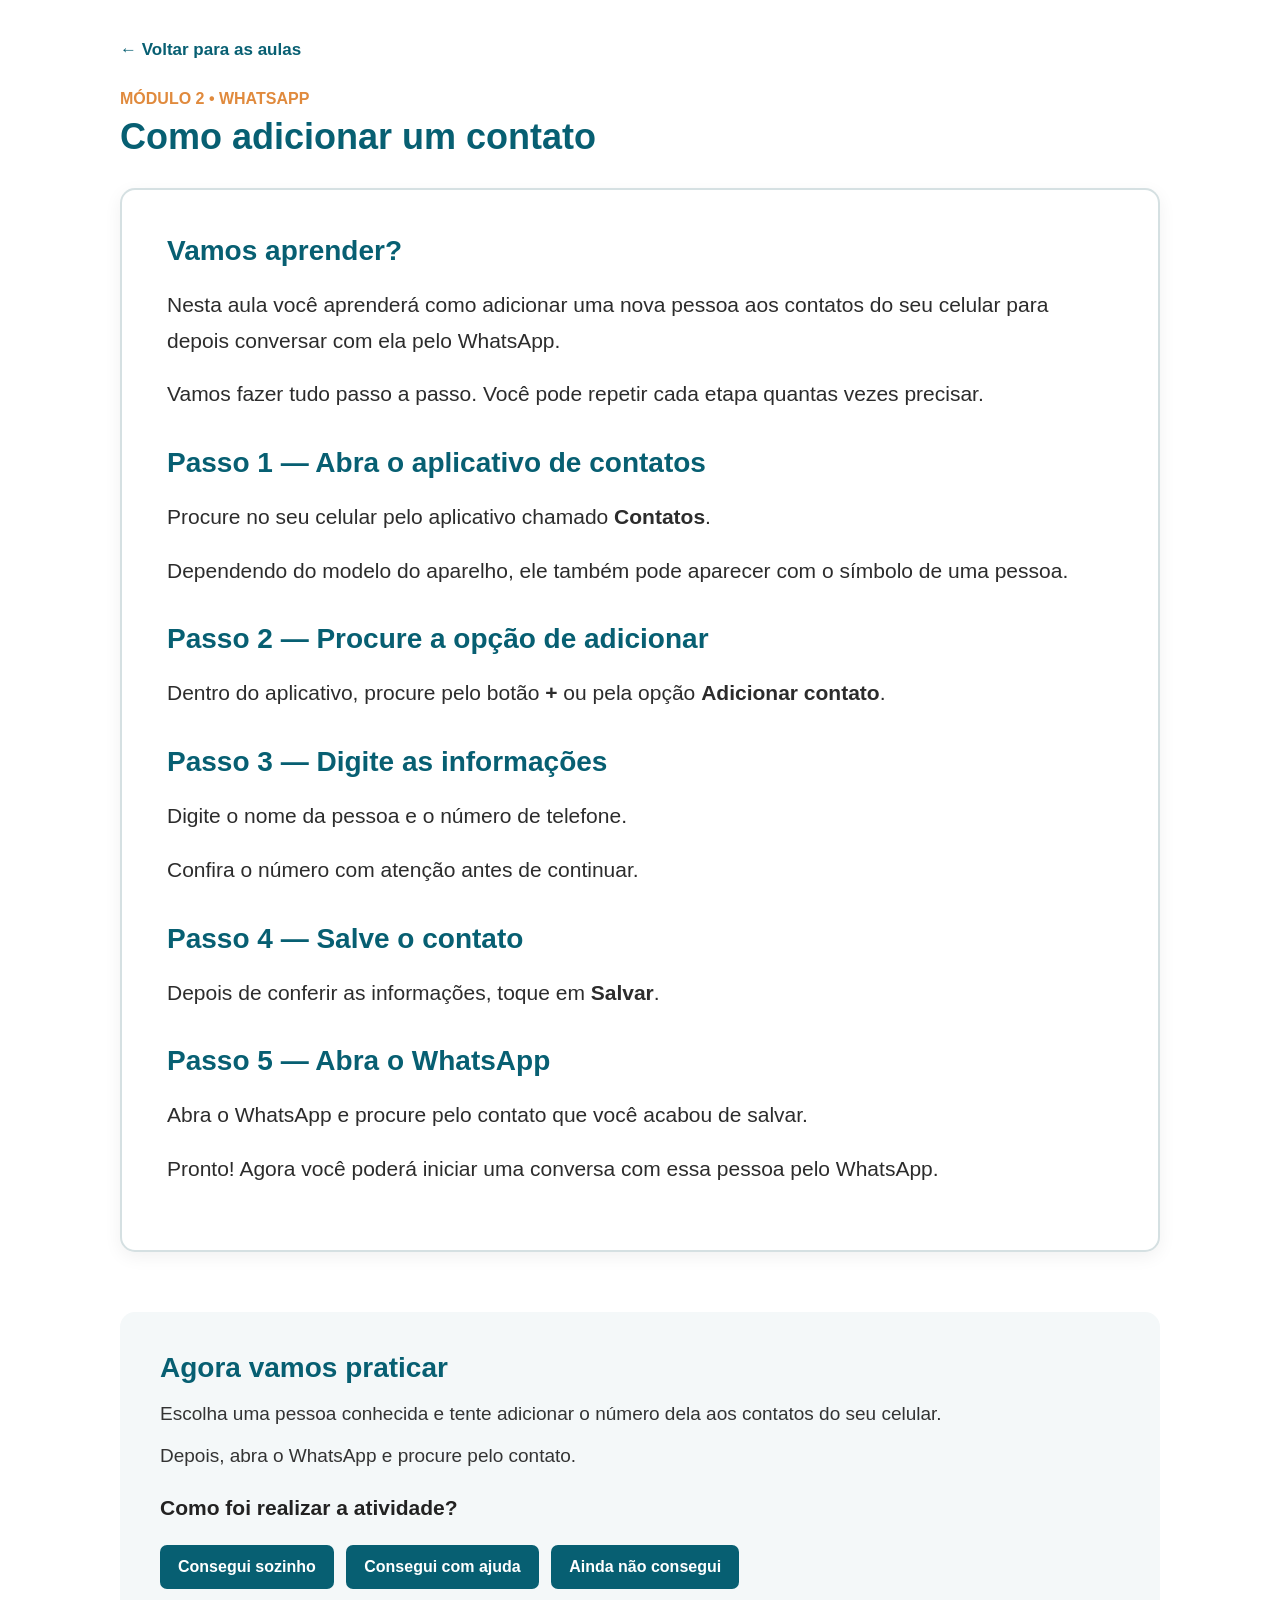
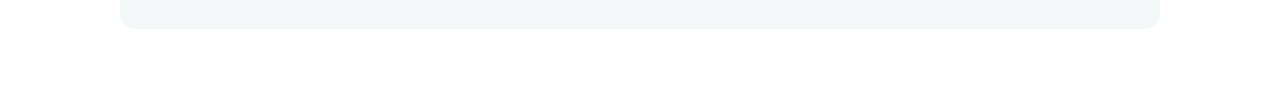
==== commit 8b854e4a: "Add files via upload" ====
--- a/aula-contato.html
+++ b/aula-contato.html
@@ -1,197 +1,173 @@
-<!DOCTYPE html>
-<html lang="pt-br">
-
-<head>
-    <meta charset="UTF-8">
-
-    <meta
-        name="viewport"
-        content="width=device-width, initial-scale=1.0"
-    >
-
-    <title>
-        Conecta60 | Como adicionar um contato
-    </title>
-
-    <link rel="stylesheet" href="assets/css/style.css"><link rel="shortcut icon" href="assets/img/favicon.ico" type="image/x-icon">
-</head>
-
-
-<body><header class="cabecalho">
-        <div class="logo-area"><a href="index.html" aria-label="Conecta 60+, página inicial"><img src="assets/img/logo-conecta-60-mais.png" alt="Conecta 60+" class="logo-img"></a></div>
-        <div class="botoes-topo">
-            <a class="btn btn-entrar btn-apostila" href="assets/apostila-conecta-60-mais.pdf" target="_blank" rel="noopener">
-                Abrir apostila ↗
-            </a>
-            <button class="btn btn-criar btn-em-breve">
-                Crie uma conta
-            </button>
-        </div>
-    </header>
-
-<!-- menu -->
-        <nav class="menu">
-
-            <button class="menu-toggle" id="menuToggle" type="button" aria-label="Abrir menu" aria-expanded="false">☰</button>
-
-            <div class="menu-links" id="menuLinks">
-                <a href="index.html#sobre">Sobre</a>
-                <a href="index.html#aulas">Aulas</a>
-                <a href="index.html#ajuda">Ajuda</a>
-            </div>
-
-        </nav>
-
-    <main class="pagina-aula">
-
-        <!-- Navegação -->
-        <div class="aula-navegacao">
-
-            <a href="index.html#area-aulas" class="btn-voltar">
-                ← Voltar para as aulas
-            </a>
-
-        </div>
-
-
-        <!-- Identificação -->
-        <header class="cabecalho-aula">
-
-            <span>
-                Módulo 2 • WhatsApp
-            </span>
-
-            <h1>
-                Como adicionar um contato
-            </h1>
-
-        </header>
-
-
-        <!-- Conteúdo -->
-        <section class="conteudo-aula">
-
-            <h2>
-                Vamos aprender?
-            </h2>
-
-            <p>
-                Nesta aula você aprenderá como adicionar
-                uma nova pessoa aos contatos do seu celular
-                para depois conversar com ela pelo WhatsApp.
-            </p>
-
-            <p>
-                Vamos fazer tudo passo a passo.
-                Você pode repetir cada etapa quantas vezes precisar.
-            </p>
-
-
-            <h2>
-                Passo 1 — Abra o aplicativo de contatos
-            </h2>
-
-            <p>
-                Procure no seu celular pelo aplicativo chamado
-                <strong>Contatos</strong>.
-            </p>
-
-            <p>
-                Dependendo do modelo do aparelho, ele também pode
-                aparecer com o símbolo de uma pessoa.
-            </p>
-
-
-            <h2>
-                Passo 2 — Procure a opção de adicionar
-            </h2>
-
-            <p>
-                Dentro do aplicativo, procure pelo botão
-                <strong>+</strong> ou pela opção
-                <strong>Adicionar contato</strong>.
-            </p>
-
-
-            <h2>
-                Passo 3 — Digite as informações
-            </h2>
-
-            <p>
-                Digite o nome da pessoa e o número de telefone.
-            </p>
-
-            <p>
-                Confira o número com atenção antes de continuar.
-            </p>
-
-
-            <h2>
-                Passo 4 — Salve o contato
-            </h2>
-
-            <p>
-                Depois de conferir as informações, toque em
-                <strong>Salvar</strong>.
-            </p>
-
-
-            <h2>
-                Passo 5 — Abra o WhatsApp
-            </h2>
-
-            <p>
-                Abra o WhatsApp e procure pelo contato que você
-                acabou de salvar.
-            </p>
-
-            <p>
-                Pronto! Agora você poderá iniciar uma conversa
-                com essa pessoa pelo WhatsApp.
-            </p>
-
-        </section>
-
-
-        <!-- Atividade -->
-        <section class="perguntas-aula">
-
-            <h2>
-                Agora vamos praticar
-            </h2>
-
-            <p>
-                Escolha uma pessoa conhecida e tente adicionar
-                o número dela aos contatos do seu celular.
-            </p>
-
-            <p>
-                Depois, abra o WhatsApp e procure pelo contato.
-            </p>
-
-            <h3>
-                Como foi realizar a atividade?
-            </h3>
-
-            <button type="button" class="btn-em-breve">
-                Consegui sozinho
-            </button>
-
-            <button type="button" class="btn-em-breve">
-                Consegui com ajuda
-            </button>
-
-            <button type="button" class="btn-em-breve">
-                Ainda não consegui
-            </button>
-
-        </section>
-
-    </main>
-
-<footer class="site-footer"><div class="footer-inner"><div class="footer-brand"><a class="footer-logo" href="index.html" aria-label="Conecta 60+, início"><img src="assets/img/logo-conecta-60-mais.png" alt="Conecta 60+"></a><p>Tecnologia com mais autonomia e segurança.</p></div><nav aria-label="Navegação do rodapé"><a href="index.html#area-aulas">Assuntos</a><a href="index.html#ajuda">Como estudar</a><a href="index.html#sobre">Quem somos</a><a href="assets/apostila-conecta-60-mais.pdf" target="_blank" rel="noopener">Abrir apostila (PDF) ↗</a></nav></div></footer>
-    <script src="assets/js/script.js"></script>
-
-</body>
-
+<!DOCTYPE html>
+<html lang="pt-br">
+
+<head>
+    <meta charset="UTF-8">
+
+    <meta
+        name="viewport"
+        content="width=device-width, initial-scale=1.0"
+    >
+
+    <title>
+        Conecta60 | Como adicionar um contato
+    </title>
+
+    <link rel="stylesheet" href="assets/css/style.css">
+</head>
+
+
+<body>
+
+    <main class="pagina-aula">
+
+        <!-- Navegação -->
+        <div class="aula-navegacao">
+
+            <a href="index.html#area-aulas" class="btn-voltar">
+                ← Voltar para as aulas
+            </a>
+
+        </div>
+
+
+        <!-- Identificação -->
+        <header class="cabecalho-aula">
+
+            <span>
+                Módulo 2 • WhatsApp
+            </span>
+
+            <h1>
+                Como adicionar um contato
+            </h1>
+
+        </header>
+
+
+        <!-- Conteúdo -->
+        <section class="conteudo-aula">
+
+            <h2>
+                Vamos aprender?
+            </h2>
+
+            <p>
+                Nesta aula você aprenderá como adicionar
+                uma nova pessoa aos contatos do seu celular
+                para depois conversar com ela pelo WhatsApp.
+            </p>
+
+            <p>
+                Vamos fazer tudo passo a passo.
+                Você pode repetir cada etapa quantas vezes precisar.
+            </p>
+
+
+            <h2>
+                Passo 1 — Abra o aplicativo de contatos
+            </h2>
+
+            <p>
+                Procure no seu celular pelo aplicativo chamado
+                <strong>Contatos</strong>.
+            </p>
+
+            <p>
+                Dependendo do modelo do aparelho, ele também pode
+                aparecer com o símbolo de uma pessoa.
+            </p>
+
+
+            <h2>
+                Passo 2 — Procure a opção de adicionar
+            </h2>
+
+            <p>
+                Dentro do aplicativo, procure pelo botão
+                <strong>+</strong> ou pela opção
+                <strong>Adicionar contato</strong>.
+            </p>
+
+
+            <h2>
+                Passo 3 — Digite as informações
+            </h2>
+
+            <p>
+                Digite o nome da pessoa e o número de telefone.
+            </p>
+
+            <p>
+                Confira o número com atenção antes de continuar.
+            </p>
+
+
+            <h2>
+                Passo 4 — Salve o contato
+            </h2>
+
+            <p>
+                Depois de conferir as informações, toque em
+                <strong>Salvar</strong>.
+            </p>
+
+
+            <h2>
+                Passo 5 — Abra o WhatsApp
+            </h2>
+
+            <p>
+                Abra o WhatsApp e procure pelo contato que você
+                acabou de salvar.
+            </p>
+
+            <p>
+                Pronto! Agora você poderá iniciar uma conversa
+                com essa pessoa pelo WhatsApp.
+            </p>
+
+        </section>
+
+
+        <!-- Atividade -->
+        <section class="perguntas-aula">
+
+            <h2>
+                Agora vamos praticar
+            </h2>
+
+            <p>
+                Escolha uma pessoa conhecida e tente adicionar
+                o número dela aos contatos do seu celular.
+            </p>
+
+            <p>
+                Depois, abra o WhatsApp e procure pelo contato.
+            </p>
+
+            <h3>
+                Como foi realizar a atividade?
+            </h3>
+
+            <button type="button" class="btn-em-breve">
+                Consegui sozinho
+            </button>
+
+            <button type="button" class="btn-em-breve">
+                Consegui com ajuda
+            </button>
+
+            <button type="button" class="btn-em-breve">
+                Ainda não consegui
+            </button>
+
+        </section>
+
+    </main>
+
+    <script src="assets/js/script.js"></script>
+
+</body>
+
 </html>
